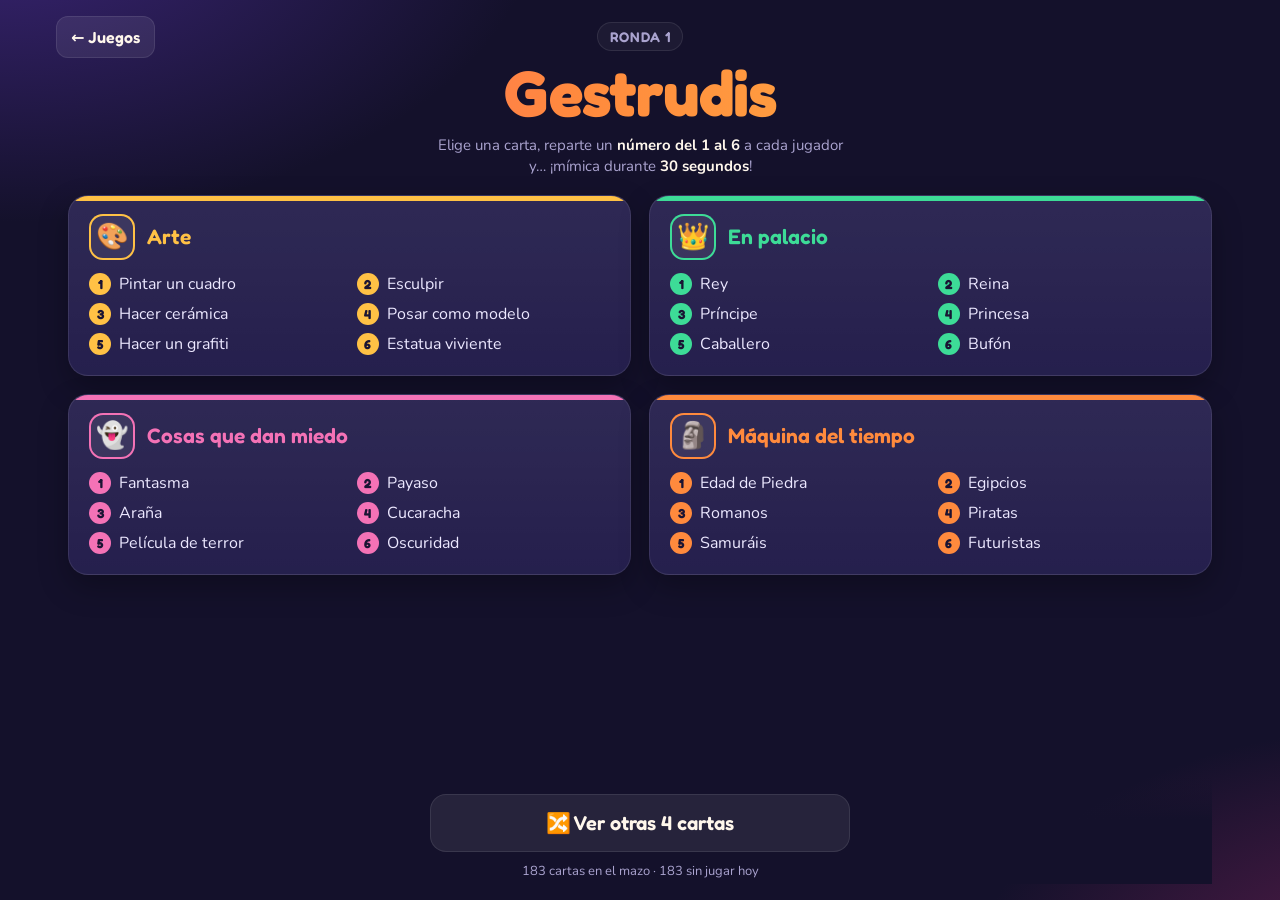
==== juegos/gestrudis.html @ 2faa9793 "Original game" ====
<!DOCTYPE html>
<html lang="es">
<head>
<meta charset="UTF-8">
<meta name="viewport" content="width=device-width, initial-scale=1.0, viewport-fit=cover">
<meta name="theme-color" content="#14112b">
<title>Gestrudis · Mímica con amigos</title>
<link rel="preconnect" href="https://fonts.googleapis.com">
<link rel="preconnect" href="https://fonts.gstatic.com" crossorigin>
<link href="https://fonts.googleapis.com/css2?family=Fredoka:wght@500;600;700&family=Nunito:wght@700;800&display=swap" rel="stylesheet">
<style>
:root{
  --bg:#14112b;
  --panel:#221c4a;
  --line:rgba(255,255,255,.09);
  --text:#fff7ec;
  --muted:#aaa3cf;
  --accent:#ff5d73;
  --ok:#3ddc97;
  --warn:#ffc145;
  --display:'Fredoka','Trebuchet MS',system-ui,sans-serif;
  --body:'Nunito',system-ui,-apple-system,'Segoe UI',Roboto,sans-serif;
}
*{box-sizing:border-box;margin:0;padding:0;-webkit-tap-highlight-color:transparent}
html{height:100%}
body{
  min-height:100dvh;
  color:var(--text);
  font-family:var(--body);
  background:
    radial-gradient(900px 520px at 0% -10%, #3b2577 0%, transparent 60%),
    radial-gradient(800px 480px at 110% 110%, #5b1d4c 0%, transparent 55%),
    var(--bg);
  background-attachment:fixed;
  overscroll-behavior:none;
}

/* ---------- Pantallas ---------- */
.screen{
  display:none;
  flex-direction:column;
  min-height:100dvh;
  width:100%;
  max-width:1200px;
  margin:0 auto;
  padding:max(16px, env(safe-area-inset-top)) 16px max(16px, env(safe-area-inset-bottom));
}
.screen.active{display:flex}

/* ---------- Botones ---------- */
.btn{
  all:unset;
  box-sizing:border-box;
  flex:1;
  display:flex;align-items:center;justify-content:center;gap:8px;
  min-height:58px;
  padding:14px 18px;
  border-radius:16px;
  cursor:pointer;
  text-align:center;
  font-family:var(--display);
  font-weight:600;
  font-size:20px;
  color:var(--text);
  background:rgba(255,255,255,.08);
  border:1px solid var(--line);
  transition:transform .1s ease, filter .15s ease, background .15s ease;
  user-select:none;
}
.btn:hover{filter:brightness(1.12)}
.btn:active{transform:scale(.97)}
.btn:focus-visible{outline:3px solid var(--warn);outline-offset:3px}
.btn.primary{background:var(--ok);color:#0b2a1d;border-color:transparent;box-shadow:0 10px 26px rgba(61,220,151,.28)}
.btn.next{background:var(--accent);color:#fff;border-color:transparent;box-shadow:0 10px 26px rgba(255,93,115,.3)}
.btn.grow{flex:2}
.btn.small{flex:none;min-height:42px;padding:8px 14px;font-size:16px;border-radius:12px}

/* ---------- Selección ---------- */
#screen-select{position:relative}
.home-link{position:absolute;left:16px;top:max(16px, env(safe-area-inset-top))}
.brand{text-align:center;padding:6px 0 18px}
.round-pill{
  display:inline-block;
  font-family:var(--display);font-weight:600;font-size:14px;letter-spacing:.06em;text-transform:uppercase;
  color:var(--muted);
  padding:5px 12px;border-radius:999px;border:1px solid var(--line);background:rgba(255,255,255,.04);
  margin-bottom:10px;
}
.logo{
  font-family:var(--display);
  font-weight:700;
  font-size:clamp(40px, 9vw, 64px);
  line-height:1;
  letter-spacing:-.01em;
  background:linear-gradient(95deg, #ff5d73 0%, #ff8a3d 45%, #ffc145 100%);
  -webkit-background-clip:text;background-clip:text;color:transparent;
}
.tag{margin-top:10px;color:var(--muted);font-size:15px;line-height:1.4}
.tag b{color:var(--text)}

.grid{display:grid;grid-template-columns:1fr;gap:14px}

.pick{
  all:unset;
  box-sizing:border-box;
  display:block;
  position:relative;
  overflow:hidden;
  cursor:pointer;
  padding:16px 16px 18px;
  border-radius:20px;
  background:linear-gradient(180deg, rgba(255,255,255,.06), rgba(255,255,255,.015)), var(--panel);
  border:1px solid var(--line);
  box-shadow:0 12px 30px rgba(0,0,0,.28);
  transition:transform .15s ease, border-color .15s ease, box-shadow .15s ease;
  animation:rise .4s ease both;
}
.pick::before{content:'';position:absolute;left:0;right:0;top:0;height:5px;background:var(--c)}
.pick:hover{transform:translateY(-3px);border-color:var(--c);box-shadow:0 16px 36px rgba(0,0,0,.35)}
.pick:active{transform:scale(.98)}
.pick:focus-visible{outline:3px solid var(--c);outline-offset:3px}

.head{display:flex;align-items:center;gap:12px;margin-bottom:14px}
.emoji{
  flex:none;
  width:46px;height:46px;border-radius:14px;
  display:grid;place-items:center;
  font-size:26px;line-height:1;
  background:rgba(255,255,255,.07);
  box-shadow:inset 0 0 0 2px var(--c);
}
.pick .title{font-family:var(--display);font-weight:600;font-size:21px;line-height:1.15;color:var(--c)}

.pick-list{list-style:none;display:grid;grid-template-columns:1fr 1fr;gap:9px 14px}
.pick-list li{display:flex;align-items:flex-start;gap:8px;font-size:15px;line-height:1.25;color:#ece8ff}
.num{
  flex:none;
  display:grid;place-items:center;
  border-radius:50%;
  font-family:var(--display);font-weight:700;
  background:var(--c);color:#1a1433;
}
.pick-list .num{width:22px;height:22px;font-size:13px;margin-top:-1px}

.select-foot{
  position:sticky;bottom:0;
  margin-top:auto;
  padding:18px 0 4px;
  display:flex;flex-direction:column;align-items:center;gap:10px;
  background:linear-gradient(180deg, transparent, var(--bg) 40%);
}
.select-foot .btn{width:100%;max-width:420px;flex:none}
.deck-info{color:var(--muted);font-size:13px}

/* ---------- Juego ---------- */
.topbar{display:flex;align-items:center;justify-content:space-between;gap:10px;margin-bottom:14px}
.topbar .round{font-family:var(--display);font-weight:600;color:var(--muted);font-size:16px;letter-spacing:.04em}

.play{display:flex;flex-direction:column;gap:16px;flex:1;min-height:0}

.big-card{
  position:relative;overflow:hidden;
  padding:20px 18px 18px;
  border-radius:24px;
  background:linear-gradient(180deg, rgba(255,255,255,.06), rgba(255,255,255,.015)), var(--panel);
  border:1px solid var(--line);
  box-shadow:0 16px 40px rgba(0,0,0,.35);
  animation:rise .35s ease both;
}
.big-card::before{content:'';position:absolute;left:0;right:0;top:0;height:6px;background:var(--c)}
.big-card .head{margin-bottom:14px}
.big-card .emoji{width:54px;height:54px;font-size:32px;border-radius:16px}
.big-card h2{font-family:var(--display);font-weight:600;font-size:clamp(24px, 6vw, 40px);line-height:1.08;color:var(--c)}

.big-list{list-style:none;display:grid;grid-template-columns:1fr;gap:8px}
.big-list li{
  display:flex;align-items:center;gap:12px;
  padding:7px 10px;
  border-radius:14px;
  background:rgba(255,255,255,.045);
  font-weight:800;
  font-size:clamp(18px, 5vw, 26px);
  line-height:1.15;
}
.big-list .num{width:1.6em;height:1.6em;font-size:.82em}

.timer-wrap{flex:1;display:grid;place-items:center;min-height:0;padding:4px 0}
.ring{
  position:relative;
  width:min(58vw, 30dvh, 300px);
  aspect-ratio:1;
  container-type:inline-size;
  cursor:pointer;
  user-select:none;
}
.ring svg{width:100%;height:100%;transform:rotate(-90deg);display:block}
.ring .track{fill:none;stroke:rgba(255,255,255,.08);stroke-width:9}
.ring .prog{fill:none;stroke:var(--ok);stroke-width:9;stroke-linecap:round;transition:stroke .3s ease}
.ring.warn .prog{stroke:var(--warn)}
.ring.danger .prog,.ring.done .prog{stroke:var(--accent)}
.ring-label{position:absolute;inset:0;display:flex;flex-direction:column;align-items:center;justify-content:center}
#timer{font-family:var(--display);font-weight:700;font-size:40cqw;line-height:1;font-variant-numeric:tabular-nums;transition:color .3s ease}
#timer-sub{margin-top:2px;font-size:7.5cqw;color:var(--muted);font-weight:800;letter-spacing:.05em;text-transform:uppercase;min-height:1.2em}
.ring.warn #timer{color:var(--warn)}
.ring.danger #timer{color:var(--accent);animation:pulse 1s ease-in-out infinite}
.ring.done #timer{color:var(--accent);font-size:17cqw;animation:pop .45s ease both}

.controls{display:flex;gap:10px;margin-top:14px}

.flash{animation:flash .9s ease}

/* ---------- Animaciones ---------- */
@keyframes rise{from{opacity:0;transform:translateY(12px)}to{opacity:1;transform:none}}
@keyframes pulse{0%,100%{transform:scale(1)}50%{transform:scale(1.08)}}
@keyframes pop{0%{transform:scale(.6);opacity:0}70%{transform:scale(1.08)}100%{transform:scale(1);opacity:1}}
@keyframes flash{0%,100%{box-shadow:inset 0 0 0 0 rgba(255,93,115,0)}25%{box-shadow:inset 0 0 0 14px rgba(255,93,115,.75)}}

@media (prefers-reduced-motion: reduce){
  *{animation:none !important;transition:none !important}
}

/* ---------- Responsive ---------- */
@media (min-width:700px){
  .screen{padding-left:28px;padding-right:28px}
  .grid{grid-template-columns:1fr 1fr;gap:18px}
  .pick{padding:18px 20px 20px}
  .pick-list li{font-size:16px}
  .big-list{grid-template-columns:1fr 1fr;gap:10px 12px}
  .big-list li{font-size:clamp(20px, 3.4vw, 30px)}
  .controls{max-width:640px;width:100%;margin-left:auto;margin-right:auto}
}

/* Horizontal (tablet/portátil, o móvil tumbado): carta a la izquierda, temporizador a la derecha */
@media (orientation:landscape) and (min-width:640px){
  .play{display:grid;grid-template-columns:minmax(0,1.45fr) minmax(0,1fr);align-items:center;gap:24px}
  .big-list{grid-template-columns:1fr;gap:min(10px, 1.4dvh)}
  .big-list li{font-size:clamp(16px, min(2.5vw, 4.6dvh), 34px);padding:min(8px, 1.2dvh) 12px}
  .big-card h2{font-size:clamp(20px, min(3.2vw, 6dvh), 42px)}
  .big-card .head{margin-bottom:min(14px, 2dvh)}
  .ring{width:min(30vw, 52dvh, 380px)}
}
/* Móviles bajitos en vertical (iPhone SE y similares) */
@media (orientation:portrait) and (max-height:740px){
  .topbar{margin-bottom:10px}
  .btn.small{min-height:38px}
  .big-card{padding:16px 14px 14px}
  .big-card .head{margin-bottom:10px}
  .big-card .emoji{width:44px;height:44px;font-size:26px}
  .big-card h2{font-size:24px}
  .big-list{gap:6px}
  .big-list li{padding:5px 10px;font-size:18px}
  .play{gap:10px}
  .ring{width:min(54vw, 27dvh)}
  .controls{margin-top:10px}
  .btn{min-height:54px}
}
@media (orientation:landscape) and (max-height:500px){
  .screen{padding-top:10px;padding-bottom:10px}
  .topbar{margin-bottom:8px}
  .big-card{padding:12px 14px}
  .big-card .emoji{width:40px;height:40px;font-size:24px}
  .controls{margin-top:8px}
  .btn{min-height:48px;font-size:18px}
}
</style>
</head>
<body>

<!-- PANTALLA 1: ELEGIR CARTA -->
<section id="screen-select" class="screen active" aria-label="Elegir carta">
  <a class="btn small home-link" href="../index.html">← Juegos</a>
  <header class="brand">
    <div class="round-pill" id="round-pill">Ronda 1</div>
    <h1 class="logo">Gestrudis</h1>
    <p class="tag">Elige una carta, reparte un <b>número del 1 al 6</b> a cada jugador<br>y… ¡mímica durante <b>30 segundos</b>!</p>
  </header>

  <div class="grid" id="grid"></div>

  <footer class="select-foot">
    <button class="btn" id="btn-shuffle" type="button">🔀 Ver otras 4 cartas</button>
    <p class="deck-info" id="deck-info"></p>
  </footer>
</section>

<!-- PANTALLA 2: JUGAR -->
<section id="screen-play" class="screen" aria-label="Ronda en juego">
  <div class="topbar">
    <button class="btn small" id="btn-back" type="button">← Cartas</button>
    <div class="round" id="round-label">Ronda 1</div>
    <button class="btn small" id="btn-sound" type="button" aria-label="Sonido">🔊</button>
  </div>

  <main class="play">
    <article class="big-card" id="big-card">
      <div class="head">
        <span class="emoji" id="big-emoji"></span>
        <h2 id="big-title"></h2>
      </div>
      <ol class="big-list" id="big-list"></ol>
    </article>

    <div class="timer-wrap">
      <div class="ring" id="ring" role="timer" aria-live="off" title="Toca para empezar o pausar">
        <svg viewBox="0 0 120 120" aria-hidden="true">
          <circle class="track" cx="60" cy="60" r="54"/>
          <circle class="prog" id="prog" cx="60" cy="60" r="54"/>
        </svg>
        <div class="ring-label">
          <span id="timer">30</span>
          <span id="timer-sub">segundos</span>
        </div>
      </div>
    </div>
  </main>

  <div class="controls" id="controls"></div>
</section>

<script src="../shared/common.js"></script>
<script>
/* =========================================================
   MAZO: [emoji, tema, [6 opciones]]
   ========================================================= */
const RAW = [
  // --- Acciones y gestos ---
  ['✋','Acciones con las manos',['Acariciar','Agarrar','Empujar','Rascar','Pegar','Hacer cosquillas']],
  ['😭','Emociones',['Llorar','Reír a carcajadas','Asustarse','Enfadarse','Sorprenderse','Enamorarse']],
  ['🥶','Sensaciones',['Tener frío','Tener calor','Tener sueño','Tener hambre','Tener prisa','Tener vértigo']],
  ['😤','Personalidades',['Tímido','Pesado','Presumido','Despistado','Gruñón','Cotilla']],
  ['🤥','Mentirijillas',['Mentir','Decir la verdad','Ser pillado','Disimular','Señalar a otro','Poner cara de inocente']],
  ['👀','Cotillas',['Espiar','Escuchar detrás de una puerta','Mirar por una ventana','Seguir a alguien','Esconderse','Usar prismáticos']],
  ['🤕','¡Ay, qué dolor!',['Dolor de cabeza','Dolor de tripa','Torcerse el tobillo','Quemarse el dedo','Dolor de muelas','Golpe en el codo']],
  ['🤧','Resfriado',['Estornudar','Toser','Sonarse','Tener alergia','Beber agua','Tomar un caramelo']],
  ['🔑','Despistes',['Buscar las llaves','Buscar el móvil','Perder un calcetín','Tropezarse','Cerrar con llave','Llegar tarde']],
  ['🥤','Pequeños retos',['Beber de una botella','Abrir un tarro','Partir una nuez','Comer con palillos','Quemarse con café','Tener hipo']],
  ['🙄','Excusas absurdas',['El perro se comió los deberes','No sonó la alarma','Se me fue el santo al cielo','Había mucho tráfico','Pensaba que era mañana','Se me murió el móvil']],

  // --- Día a día ---
  ['🪥','Aseo personal',['Cepillarse los dientes','Ponerse desodorante','Peinarse','Lavarse la cara','Cortarse las uñas','Mirarse en el espejo']],
  ['🚿','En la ducha',['Agua helada','Cantar en la ducha','Quedarse sin agua caliente','Champú en los ojos','Resbalar en la bañera','Secarse con la toalla']],
  ['💄','Arreglarse',['Maquillarse','Afeitarse','Pintarse las uñas','Secarse el pelo','Ponerse lentillas','Echarse perfume']],
  ['👖','Vestirse',['Ponerse unos vaqueros apretados','Atarse los zapatos','Hacerse el nudo de la corbata','Abrocharse los botones','Ponerse unas medias','Quitarse un jersey']],
  ['😴','Hora de dormir',['Dormirse en el sofá','Dar vueltas en la cama','Apagar el despertador','Bostezar','Soñar','Despertarse sobresaltado']],
  ['🌙','De noche',['Contar ovejas','Ver una estrella fugaz','Aullar a la luna','Ser sonámbulo','Ir a por agua a oscuras','Oír ronquidos']],
  ['🧹','Tareas de casa',['Barrer','Planchar','Lavar los platos','Limpiar los cristales','Tender la ropa','Pasar la aspiradora']],
  ['🚽','En el baño',['Ir al baño','Tirar de la cadena','Quedarse sin papel','Lavarse las manos','Mirar el móvil','Cerrar la puerta']],
  ['🚏','Esperando',['Hacer cola','Colarse','Esperar el autobús','Perder el autobús','Correr para llegar','Mirar el reloj']],
  ['🚇','Transporte público',['Metro lleno','Agarrarse a la barra','Ceder el asiento','Picar el billete','Pasarse de parada','Músico ambulante']],
  ['🚦','Tráfico',['Atasco','Semáforo en rojo','Aparcar en paralelo','Multa de aparcamiento','Rotonda','La grúa se lleva el coche']],
  ['🚗','Al volante',['Conducir','Cambiar una rueda','Poner gasolina','Pitar','Limpiar el parabrisas','Tener un choque']],
  ['📦','La mudanza',['Cargar cajas','Montar un mueble de IKEA','Subir un sofá por la escalera','Pintar la pared','Colgar un cuadro','Perder un tornillo']],
  ['🔨','Bricolaje',['Martillar','Taladrar','Serrar','Atornillar','Lijar','Darse en el dedo']],
  ['🌱','En el jardín',['Regar las plantas','Cortar el césped','Plantar semillas','Arrancar malas hierbas','Podar un árbol','Picadura de abeja']],
  ['🐕','Paseando al perro',['Recoger la caca','Tirar la pelota','Tirar de la correa','Ser arrastrado por el perro','Perro que se escapa','Dar una chuche']],
  ['👶','Bebés',['Cambiar un pañal','Dar el biberón','Hacer eructar al bebé','Mecer la cuna','Gatear','Primeros pasos']],
  ['🍼','Niños pequeños',['Rabieta','Pedir upa','Chuparse el dedo','Esconderse detrás de mamá','Hacer pompas de jabón','Montar en el columpio']],
  ['👵','Cosas de abuelos',['Hacer punto','Dar de comer a las palomas','Mirar una obra','Echarse la siesta','Jugar a la petanca','Dar la paga a los nietos']],
  ['🧘','Relax',['Meditar','Recibir un masaje','Darse un baño de espuma','Tumbarse en la hamaca','Ponerse una mascarilla','Escuchar música con cascos']],

  // --- Comida y bebida ---
  ['🍝','Comer con estilo',['Comer espaguetis','Masticar chicle','Tomar sopa','Pelar un plátano','Lamer un helado','Morder una manzana']],
  ['☕','Desayuno',['Mojar galletas en la leche','Hacer café','Tostar pan','Untar mantequilla','Beber zumo','Comerse las migas']],
  ['🍳','En la cocina',['Cocinar pasta','Romper un huevo','Remover una sopa','Cortar cebolla','Probar con una cuchara','Quemar la comida']],
  ['🍖','Barbacoa',['Dar la vuelta a una hamburguesa','Avivar el fuego','Quemar una salchicha','Comer demasiado','Echar salsa','Espantar el humo']],
  ['🍕','Comidas',['Pizza','Hamburguesa','Tortilla de patatas','Paella','Sushi','Tacos']],
  ['🥘','Comida española',['Gazpacho','Jamón','Croquetas','Churros con chocolate','Pulpo a la gallega','Bocadillo de calamares']],
  ['🍜','Comida del mundo',['Ramen','Kebab','Perrito caliente','Fondue','Curry','Cruasán']],
  ['🍉','Frutas',['Plátano','Sandía','Piña','Coco','Limón','Uvas']],
  ['🍭','Dulces',['Helado','Chocolate','Gominolas','Churros','Palomitas','Algodón de azúcar']],
  ['🌶️','Sabores',['Picante','Ácido','Dulce','Amargo','Salado','Muy caliente']],
  ['🍽️','En el restaurante',['Leer la carta','Llamar al camarero','Probar la comida','Pedir la cuenta','Quejarse de la comida','Dejar propina']],

  // --- Fiesta, música y ocio ---
  ['🎂','Cumpleaños',['Abrir un regalo','Envolver un regalo','Soplar velas','Comer tarta','Tirar confeti','Hacer una foto de cumpleaños']],
  ['🪩','Noche de fiesta',['Hacer cola en la discoteca','Bailar reguetón','Hacer karaoke','Tropezarse bailando','Quedarse afónico','Dormirse de madrugada']],
  ['🍻','Fiesta loca',['Estar borracho','Tener resaca','Brindar','Derramar una bebida','Bailar encima de una mesa','Dormirse en una fiesta']],
  ['💃','Bailes',['Bailar salsa','Bailar rock','Hacer breakdance','Bailar ballet','Hacer twerking','Bailar como un robot']],
  ['🕺','Bailes populares',['Sevillanas','Tango','La Macarena','Jota','Conga','Vals']],
  ['🎤','A cantar',['Cantar fatal','Cantar ópera','Rapear','Tararear','Silbar','Quedarse sin voz']],
  ['🤘','Estrella del rock',['Tocar la guitarra imaginaria','Tocar la batería imaginaria','Dirigir una orquesta','Tirarse al público','Hacer una reverencia','Recibir aplausos']],
  ['🎸','Instrumentos',['Guitarra','Batería','Violín','Trompeta','Piano','Flauta']],
  ['🪗','Instrumentos curiosos',['Arpa','Acordeón','Saxofón','Gaita','Castañuelas','Triángulo']],
  ['🎳','Ocio con amigos',['Bolos','Billar','Dardos','Futbolín','Ping-pong','Minigolf']],
  ['🎲','Juegos de mesa',['Monopoly','Risk','Cluedo','Ajedrez','Parchís','Trivial']],
  ['🎰','Casino',['Ruleta','Dados','Blackjack','Crupier','Máquina tragaperras','Ganar el bote']],
  ['🪀','Juegos de patio',['El escondite','Pilla-pilla','Saltar a la comba','Bailar la peonza','La rayuela','Gallinita ciega']],
  ['🧒','Juegos infantiles',['Las estatuas','Balón prisionero','Sillas musicales','Simón dice','Piedra, papel o tijera','Teléfono escacharrado']],
  ['🧩','Aficiones',['Hacer puzles','Hacer crucigramas','Tocar el ukelele','Hacer origami','Observar pájaros','Montar maquetas']],
  ['🎨','Arte',['Pintar un cuadro','Esculpir','Hacer cerámica','Posar como modelo','Hacer un grafiti','Estatua viviente']],
  ['🎪','El circo',['Malabarista','Domador de leones','Trapecista','Equilibrista','Hombre bala','Tragasables']],
  ['🎢','Parque de atracciones',['Montaña rusa','Noria','Coches de choque','Casa del terror','Tiovivo','Caída libre']],
  ['🪄','Magia',['Sacar un conejo de la chistera','Serrar a una persona','Hacer levitar algo','Truco de cartas','Desaparecer','Hipnotizar']],
  ['🎭','Fiesta de disfraces',['Vestirse de payaso','Vestirse de vampiro','Ponerse una máscara','No reconocer a alguien','Quitarse el disfraz','Pintarse la cara']],

  // --- Fechas señaladas ---
  ['🎃','Halloween',['Truco o trato','Tallar una calabaza','Fantasma','Bruja','Casa encantada','Momia']],
  ['🎄','Navidad',['Papá Noel','Abrir regalos','Poner el árbol','Comer turrón','Cantar villancicos','Reyes Magos']],
  ['🥂','Nochevieja',['Comer las uvas','Cuenta atrás','Brindar','Fuegos artificiales','Bailar hasta tarde','Resaca de Año Nuevo']],
  ['💍','Boda',['Vestido de novia','Anillos','Ramo','Banquete','Luna de miel','Primer baile']],
  ['🎉','Fiestas de España',['San Fermín','Las Fallas','La Tomatina','Feria de Abril','Carnaval','Semana Santa']],
  ['🏆','Celebraciones',['Levantar una copa','Subir al podio','Abrir champán','Dar la vuelta de honor','Mantear al entrenador','Morder la medalla']],

  // --- Amor ---
  ['😘','Ligoteo',['Ligar','Dar un beso','Hacer un corazón','Poner cara de seductor','Rechazar a alguien','Ponerse celoso']],

  // --- Tecnología ---
  ['💻','Frente al ordenador',['Escribir en el teclado','Usar el ratón','Enfadarse con la pantalla','Jugar online con cascos','Hacerse una foto','Romper el monitor']],
  ['💬','El móvil',['WhatsApp','Videollamada','Mensaje de voz','Llamada perdida','Grupo familiar','Emoji']],
  ['🤳','Influencers',['Ser influencer','Grabar un vídeo','Hacer un unboxing','Hacer un tutorial','Leer comentarios','Borrar un vídeo']],
  ['🔋','Desastres tecnológicos',['Contraseña olvidada','Wi-Fi sin señal','Batería al 1%','Pantalla rota','Actualización interminable','Ordenador congelado']],
  ['💡','Luces y sombras',['Encender una bombilla','Deslumbrarse','Hacer sombras chinas','Apagar una vela','Usar una linterna','Fuego artificial']],

  // --- Trabajo y estudios ---
  ['🧑‍💻','Teletrabajo',['Trabajar en pijama','Apagar la cámara','Silenciar el micrófono','Hablar sin micrófono','Compartir pantalla','Entrar a una reunión equivocada']],
  ['📝','Exámenes',['Morderse el boli','Copiar','Estudiar la noche anterior','Quedarse en blanco','Levantar la mano','Entregar el examen']],
  ['🎒','Primer día de cole',['Llorar en la puerta','Hacer amigos','Llevar la mochila pesada','Sacar punta al lápiz','Comer en el comedor','Salir al recreo']],
  ['👨‍🚒','Profesiones',['Bombero','Policía','Médico','Cocinero','Fotógrafo','Peluquero']],
  ['🕵️','Profesiones de película',['Abogado','Astronauta','Detective','Piloto','Científico','Espía']],
  ['🔧','Oficios',['Fontanero','Electricista','Mecánico','Carpintero','Albañil','Jardinero']],
  ['🎙️','Gente famosa',['Político','Presentador','Periodista','Actor','Cantante','Modelo']],
  ['🎥','Rodaje de cine',['Director de cine','Doble de acción','Claqueta','Alfombra roja','Recibir un Óscar','Firmar autógrafos']],
  ['🧪','Científico loco',['Mezclar líquidos','Mirar por un microscopio','Provocar una explosión','Ponerse gafas protectoras','Probar una pócima','Crear un monstruo']],
  ['💸','Dinero',['Contar billetes','Sacar del cajero','Encontrar una moneda','Romper la hucha','Ganar la lotería','Arruinarse']],
  ['🛍️','De compras',['Probarse ropa','Regatear','Pagar en efectivo','Devolver algo','Rebajas','Cargar con mil bolsas']],

  // --- Salud ---
  ['🦷','En el dentista',['Abrir la boca','Escupir en el lavabo','Taladro dental','Enjuague bucal','Dolor de muelas','Boca dormida por la anestesia']],
  ['🏥','Revisión médica',['Hacer una radiografía','Ponerse una bata','Pesarse en una báscula','Tomarse la tensión','Usar un termómetro','Recibir una inyección']],
  ['🩼','Lesionados',['Llevar muletas','Llevar una escayola','Usar silla de ruedas','Caerse','Resbalar','Poner hielo']],
  ['🚨','Emergencias',['Apagar un incendio','Rescatar un gato de un árbol','Hacer el boca a boca','Llamar al 112','Sirena de ambulancia','Evacuar un edificio']],

  // --- Aventura y misterio ---
  ['🚔','Policías y ladrones',['Ladrón','Detective','Policía secreto','Testigo','Prisionero','Fugitivo']],
  ['💰','El gran atraco',['Ser un ladrón','Robar un banco','Escapar corriendo','Abrir una caja fuerte','Llevar máscara','Ser detenido']],
  ['🕶️','Agente secreto',['Esquivar láseres','Usar un micrófono oculto','Desactivar una bomba','Perseguir a un villano','Escapar de una explosión','Disfrazarse']],
  ['😱','Qué miedo',['Tener miedo','Ver una película de terror','Oír un ruido','Esconderse','Gritar','Mirar debajo de la cama']],
  ['🧟‍♂️','Apocalipsis zombi',['Huir de zombis','Atrincherarse','Buscar comida','Ser mordido','Convertirse en zombi','Encontrar un refugio']],
  ['🏝️','Náufrago',['Hacer fuego con palos','Pescar con lanza','Escribir SOS en la arena','Abrir un coco','Mensaje en una botella','Ver un barco a lo lejos']],
  ['🏴‍☠️','Piratas',['Caminar por la tabla','Buscar un tesoro','Pata de palo','Loro en el hombro','Abordaje','Catalejo']],
  ['🌵','Lejano Oeste',['Duelo al sol','Lanzar el lazo','Entrar en el saloon','Buscar oro','Asaltar una diligencia','Cartel de se busca']],
  ['🏰','Castillo medieval',['Catapulta','Duelo de espadas','Arquero','Herrero','Banquete con las manos','Puente levadizo']],
  ['👑','En palacio',['Rey','Reina','Príncipe','Princesa','Caballero','Bufón']],
  ['🎩','Disfraces clásicos',['Mago','Payaso','Pirata','Ninja','Vaquero','Samurái']],

  // --- Viajes y lugares ---
  ['🛫','En el aeropuerto',['Pasar el control de seguridad','Hacer cola','Perder el vuelo','Arrastrar una maleta','Buscar la puerta de embarque','Dormir en la sala de espera']],
  ['🧳','De vacaciones',['Hacer la maleta','Llegar al hotel','Perderse','Hacerse fotos','Comprar souvenirs','Olvidarse el pasaporte']],
  ['🗺️','Viaje en coche',['Mirar el GPS','Equivocarse de salida','Parar en una gasolinera','Dormirse de copiloto','Discutir por la ruta','Cantar en el coche']],
  ['🛳️','En un crucero',['Mirar por la borda','Tomar el sol','Marearse','Bailar en cubierta','Ver un espectáculo','Ver ballenas']],
  ['🏖️','En la playa',['Echarse crema','Nadar','Hacer un castillo de arena','Tomar el sol','Jugar a las palas','Surfear']],
  ['🏊','En la piscina',['Tirarse en bomba','Hacer el muerto','Bucear','Tirarse por el tobogán','Entrar en el agua fría','Quedarse sin aire']],
  ['⛺','De acampada',['Montar la tienda','Encender fuego','Pescar','Asar malvaviscos','Ahuyentar mosquitos','Dormir en saco']],
  ['🐟','De pesca',['Lanzar la caña','Poner el cebo','Picar un pez','Pescar una bota','Quedarse dormido esperando','Pez que se escapa']],
  ['🏔️','Montaña',['Subir una cuesta','Bajar esquiando','Escalar','Hacer senderismo','Caerse en la nieve','Llegar a la cima']],
  ['❄️','Invierno',['Muñeco de nieve','Patinar sobre hielo','Tiritar de frío','Lanzar una bola de nieve','Esquiar','Resbalar en el hielo']],
  ['🌴','Selva',['Colgarse de lianas','Serpiente gigante','Mosquitos','Descubrir un templo','Perderse','Cruzar un río']],
  ['🏜️','Desierto',['Tener sed','Caminar sobre arena','Encontrar un oasis','Ver un espejismo','Montar en camello','Tormenta de arena']],
  ['🚀','Espacio',['Flotar','Ser astronauta','Caminar por la Luna','Ver la Tierra','Ser abducido','Despegar en un cohete']],
  ['🔴','En Marte',['Buscar vida','Conducir un rover','Ponerse un casco','Saltar con poca gravedad','Encontrar un alienígena','Plantar una bandera']],
  ['🌍','Países',['España','Estados Unidos','Japón','Italia','Francia','México']],
  ['🏙️','Ciudades del mundo',['París','Nueva York','Roma','Londres','Tokio','Venecia']],
  ['🗽','Monumentos',['Torre Eiffel','Estatua de la Libertad','Torre de Pisa','Pirámides de Egipto','Gran Muralla China','Coliseo']],
  ['⛈️','El tiempo',['Lluvia','Tormenta','Viento fuerte','Granizo','Calor sofocante','Niebla']],
  ['🌋','Desastres naturales',['Terremoto','Tsunami','Volcán','Tornado','Inundación','Avalancha']],
  ['✈️','Transportes',['Avión','Barco','Tren','Helicóptero','Moto','Bicicleta']],
  ['🛹','Vehículos curiosos',['Monociclo','Patines','Zancos','Trineo','Tándem','Kayak']],

  // --- Historia ---
  ['🏛️','Personajes históricos',['Albert Einstein','Cleopatra','Julio César','Leonardo da Vinci','Napoleón','Mozart']],
  ['🎓','Más personajes históricos',['Cristóbal Colón','Gandhi','Isaac Newton','Frida Kahlo','Marie Curie','Charles Chaplin']],
  ['⏳','Épocas',['Prehistoria','Antiguo Egipto','Imperio Romano','Edad Media','Lejano Oeste','El futuro']],
  ['⚔️','Viaje en el tiempo',['Vikingos','Pirámides','Gladiadores','Caballeros','Vaqueros','Astronautas']],
  ['🗿','Máquina del tiempo',['Edad de Piedra','Egipcios','Romanos','Piratas','Samuráis','Futuristas']],
  ['📜','Momentos históricos',['Revolución Francesa','Llegada a la Luna','Descubrimiento de América','Caída del Imperio Romano','Construcción de las pirámides','Invención de Internet']],

  // --- Animales ---
  ['🦁','Animales salvajes',['León','Elefante','Mono','Serpiente','Pingüino','Canguro']],
  ['🐯','Animales de la jungla',['Gorila','Tigre','Cocodrilo','Jirafa','Cebra','Hipopótamo']],
  ['🐙','Animales marinos',['Tiburón','Delfín','Pulpo','Ballena','Medusa','Cangrejo']],
  ['🐄','Granja',['Vaca','Cerdo','Gallina','Oveja','Cabra','Caballo']],
  ['🦅','Aves',['Águila','Búho','Pingüino','Flamenco','Pavo real','Gallo']],
  ['🐶','Mascotas',['Perro','Gato','Loro','Hámster','Pez','Tortuga']],
  ['🐰','Mascotas pequeñas',['Conejo','Canario','Cobaya','Hurón','Iguana','Pez de colores']],
  ['🦥','Animales raros',['Ornitorrinco','Perezoso','Camaleón','Avestruz','Koala','Mofeta']],
  ['🐸','Imitar animales',['Mono','Gallina','Pato','Gusano','Rana','Foca']],
  ['🐝','Bichitos',['Mosca','Mosquito','Araña','Abeja','Hormiga','Mariposa']],
  ['🪳','Bichos asquerosos',['Cucaracha','Rata','Babosa','Gusano','Sanguijuela','Piojo']],
  ['🦖','Dinosaurios',['Tiranosaurio','Triceratops','Velociraptor','Pterodáctilo','Diplodocus','Estegosaurio']],

  // --- Deportes ---
  ['⚽','Deportes',['Fútbol','Baloncesto','Tenis','Natación','Ciclismo','Boxeo']],
  ['🏅','Juegos Olímpicos',['Salto de altura','Gimnasia rítmica','Halterofilia','Tiro con arco','Remo','Carrera de vallas']],
  ['🥌','Deportes raros',['Curling','Esgrima','Sumo','Golf','Equitación','Lanzamiento de jabalina']],
  ['🥅','Momentos de fútbol',['Marcar un gol','Celebrar un gol','Fingir una falta','Sacar tarjeta roja','Tirar un penalti','Hacer la ola']],
  ['🪂','Deportes de aventura',['Paracaidismo','Puenting','Rafting','Parapente','Buceo','Tirolina']],
  ['🏋️','En el gimnasio',['Levantar pesas','Correr en la cinta','Hacer abdominales','Hacer flexiones','Hacer yoga','Mirarse al espejo']],

  // --- Ficción, cine y tele ---
  ['🎮','Videojuegos',['Mario Bros','Minecraft','Pac-Man','Fortnite','Tetris','Pokémon']],
  ['📺','Series',['Los Simpson','Stranger Things','Juego de Tronos','La Casa de Papel','Breaking Bad','Bob Esponja']],
  ['📡','Programas de tele',['MasterChef','Operación Triunfo','Gran Hermano','Pasapalabra','Telediario','Hombre del tiempo']],
  ['🎬','Películas',['Titanic','Jurassic Park','Star Wars','Tiburón','Matrix','Rocky']],
  ['🧸','Pelis de animación',['Toy Story','Shrek','Frozen','Buscando a Nemo','Up','El Rey León']],
  ['🤠','Sagas de aventuras',['Indiana Jones','Piratas del Caribe','Regreso al Futuro','El Señor de los Anillos','Misión Imposible','Los Cazafantasmas']],
  ['🍿','En el cine',['Comer palomitas','Mandar callar','Llorar con la peli','Dormirse','Asustarse','Reírse']],
  ['🦇','Personajes de ficción',['Harry Potter','Batman','Darth Vader','Sherlock Holmes','Drácula','Spiderman']],
  ['🦸','Superhéroes',['Superman','Hulk','Flash','Thor','Capitán América','Iron Man']],
  ['⚡','Superpoderes',['Volar','Invisibilidad','Leer la mente','Superfuerza','Telequinesis','Visión de rayos X']],
  ['🦹','Villanos',['Joker','Voldemort','Cruella de Vil','Capitán Garfio','La Bruja Malvada','Thanos']],
  ['📖','Cuentos clásicos',['Caperucita Roja','Blancanieves','Pinocho','Los Tres Cerditos','Cenicienta','Peter Pan']],
  ['🧚','Más cuentos',['El Gato con Botas','Alicia en el País de las Maravillas','Aladdín','Rapunzel','Hansel y Gretel','La Bella Durmiente']],
  ['🐉','Criaturas fantásticas',['Dragón','Unicornio','Sirena','Zombi','Vampiro','Fantasma']],
  ['🧛','Monstruos clásicos',['Frankenstein','Momia','Hombre lobo','Hombre invisible','Monstruo del lago Ness','King Kong']],
  ['🤖','Ciencia ficción',['Robot','Teletransporte','Viaje en el tiempo','Clon','Cíborg','Rayo láser']],

  // --- Cosas que... ---
  ['📢','Cosas que hacen ruido',['Claxon','Alarma','Aspiradora','Taladro','Secador','Despertador']],
  ['🪁','Cosas que vuelan',['Avión','Cometa','Avión de papel','Mosquito','Superhéroe','Globo aerostático']],
  ['🍯','Cosas pegajosas',['Chicle','Miel','Caramelo','Cinta adhesiva','Pegamento','Mocos']],
  ['💔','Cosas que se rompen',['Vaso','Móvil','Huevos','Globo','Corazón','Espejo']],
  ['🦨','Cosas que huelen mal',['Calcetín sucio','Basura','Pedo','Pescado','Zapatilla','Huevo podrido']],
  ['👻','Cosas que dan miedo',['Fantasma','Payaso','Araña','Cucaracha','Película de terror','Oscuridad']],

  // --- Para reírse ---
  ['😬','Situaciones incómodas',['Saludar a alguien que saludaba a otro','Un abrazo que no termina nunca','Esquivarse en la acera hacia el mismo lado','Que te pillen hablando solo','Despedirse y salir en la misma dirección','Quedarse sin tema de conversación']],
  ['🫣','Momentos vergonzosos',['Papel higiénico pegado al zapato','Ir con la bragueta abierta','Un pedo en silencio','Cantar a gritos con cascos','Que se te rompa el pantalón al agacharte','Pisar una caca']],
  ['🎞️','Escenas de película',['Beso bajo la lluvia','Despedirse desde el tren','Grito en la ducha','Correr hacia tu amor por la playa','Morir de forma muy dramática','Persecución por los tejados']],
  ['🐢','A cámara lenta',['Recibir un balonazo en la cara','Estornudar','Ganar una carrera en la meta','Pelea de almohadas','Tirarse a la piscina','Caer de cara en una tarta']],
  ['🎶','Canciones con baile',['Paquito el chocolatero','Los pajaritos','YMCA','Aserejé','Gangnam Style','Fiebre del sábado noche']],
  ['🎟️','En un concierto',['Hacer pogo','Mechero en alto','Subirse a hombros','No ver nada detrás de uno muy alto','Grabarlo todo con el móvil','Perder a tus amigos']],
  ['🐈','Cosas de gatos',['Tirar cosas de la mesa','Meterse en una caja','Echar una bola de pelo','Asustarse de un pepino','Amasar con las patas','Caer siempre de pie']],
  ['🐕‍🦺','Cosas de perros',['Perseguirse la cola','Sacar la cabeza por la ventanilla','Ladrar al cartero','Rascarse con la pata de atrás','Esconderse para no ir al veterinario','Recibir a su dueño como si llevara años sin verlo']],
  ['🎤','Cantantes con estilo',['Shakira','Raphael','Freddie Mercury','Michael Jackson','Rosalía','Elvis Presley']],
  ['🧑‍🔧','Trabajos raros',['Probador de colchones','Paseador de diez perros','Catador de vinos','Limpiacristales de rascacielos','Domador de pulgas','Empujador del metro de Tokio']],
  ['🐣','Saliendo de...',['Un pollito del huevo','Una mariposa del capullo','Un saco de dormir','Un coche muy pequeño','La piscina sin escalera','Una tarta de cumpleaños']],
  ['🤢','¡Puaj!',['Leche caducada','Café con sal','Zumo después de lavarte los dientes','Encontrar un pelo en la sopa','Comer pienso de perro sin querer','Morder una guindilla']],
  ['🪞','Postureo',['Foto con morritos','Selfie desde arriba','Sujetar la Torre de Pisa','Hacer yoga para Instagram','Foto a la comida antes de comer','Fingir que no sabes que te hacen una foto']],
  ['🦕','Brazos de T-Rex',['Hacerse la cama','Aplaudir','Peinarse','Hacer flexiones','Atarse los zapatos','Dar un abrazo']],
  ['😣','Aguantar lo inaguantable',['Ganas de ir al baño en un atasco','Contener un estornudo','Aguantar la risa en un sitio serio','Un picor donde no llegas','La pierna dormida','Llevar una sopa demasiado llena']],
  ['🚶','Formas de andar',['Descalzo sobre piedras','Por arena ardiendo','Con agujetas','De puntillas a escondidas','Por una pasarela de moda','Con chanclas mojadas']],
];

/* =========================================================
   CONFIGURACIÓN
   ========================================================= */
const DURATION = 30; // segundos por ronda
const PALETTE = ['#ff5d73','#ffc145','#3ddc97','#4cc9f0','#b388ff','#ff8a3d','#f472b6','#a3e635'];

const DECK = RAW.map(([emoji, title, words], i) => ({
  id: i, emoji, title, words, color: PALETTE[i % PALETTE.length]
}));

const $ = (s) => document.querySelector(s);
const screens = { select: $('#screen-select'), play: $('#screen-play') };

let round = 1;
/* Cartas ya jugadas hoy. Solo cuenta como jugada la carta elegida cuando se
   pone en marcha el tiempo; las que salen y no se eligen pueden volver a salir.
   Se recuerda aunque se cierre la app y se vacía cada día a las 5:00. */
const USED_KEY = 'deck:gestrudis';
let usedDay = G.gameDay();
let used = loadUsed();

function loadUsed() {
  const s = G.store.get(USED_KEY, null);
  const ok = s && s.day === usedDay && Array.isArray(s.used);
  return new Set(ok ? s.used.filter((id) => id < DECK.length) : []);
}
function saveUsed() { G.store.set(USED_KEY, { day: usedDay, used: [...used] }); }
function checkDay() {
  if (usedDay !== G.gameDay()) { usedDay = G.gameDay(); used.clear(); saveUsed(); }
}
function markUsed(card) {
  if (!card || used.has(card.id)) return;
  checkDay();
  used.add(card.id);
  saveUsed();
}

let currentFour = [];     // las 4 cartas en la mesa
let current = null;       // carta elegida

/* =========================================================
   UTILIDADES
   ========================================================= */
function shuffle(array) {
  const a = [...array];
  for (let i = a.length - 1; i > 0; i--) {
    const j = Math.floor(Math.random() * (i + 1));
    [a[i], a[j]] = [a[j], a[i]];
  }
  return a;
}

function show(name) {
  Object.entries(screens).forEach(([k, el]) => el.classList.toggle('active', k === name));
  window.scrollTo(0, 0);
}

function fillList(ol, words) {
  ol.innerHTML = '';
  words.forEach((w, i) => {
    const li = document.createElement('li');
    const n = document.createElement('span');
    n.className = 'num';
    n.textContent = i + 1;
    const t = document.createElement('span');
    t.textContent = w;
    li.append(n, t);
    ol.appendChild(li);
  });
}

/* =========================================================
   SELECCIÓN DE CARTAS
   ========================================================= */
function drawFour() {
  checkDay();
  const onTable = new Set(currentFour.map(c => c.id));
  let pool = DECK.filter(c => !used.has(c.id) && !onTable.has(c.id));
  if (pool.length < 4) {            // mazo agotado: se vuelve a barajar
    used.clear();
    saveUsed();
    pool = DECK.filter(c => !onTable.has(c.id));
  }
  currentFour = shuffle(pool).slice(0, 4);
}

function renderSelection() {
  const grid = $('#grid');
  grid.innerHTML = '';
  currentFour.forEach((card, i) => {
    const b = document.createElement('button');
    b.type = 'button';
    b.className = 'pick';
    b.style.setProperty('--c', card.color);
    b.style.animationDelay = (i * 60) + 'ms';

    const head = document.createElement('div');
    head.className = 'head';
    const em = document.createElement('span');
    em.className = 'emoji';
    em.textContent = card.emoji;
    const title = document.createElement('span');
    title.className = 'title';
    title.textContent = card.title;
    head.append(em, title);

    const ol = document.createElement('ol');
    ol.className = 'pick-list';
    fillList(ol, card.words);

    b.append(head, ol);
    b.addEventListener('click', () => selectCard(card));
    grid.appendChild(b);
  });

  $('#round-pill').textContent = `Ronda ${round}`;
  const left = DECK.length - used.size;
  $('#deck-info').textContent = `${DECK.length} cartas en el mazo · ${left} sin jugar hoy`;
}

function goToSelection(newCards) {
  resetTimer(false);
  releaseWakeLock();
  if (newCards || currentFour.length === 0) drawFour();
  renderSelection();
  show('select');
}

function selectCard(card) {
  unlockAudio();
  current = card;
  const big = $('#big-card');
  big.style.setProperty('--c', card.color);
  big.style.animation = 'none'; big.offsetHeight; big.style.animation = '';
  $('#big-emoji').textContent = card.emoji;
  $('#big-title').textContent = card.title;
  fillList($('#big-list'), card.words);
  $('#round-label').textContent = `Ronda ${round}`;
  resetTimer();
  show('play');
  requestWakeLock();
}

function nextRound() {
  markUsed(current);
  current = null;
  round++;
  goToSelection(true);
}

/* =========================================================
   TEMPORIZADOR
   ========================================================= */
const CIRC = 2 * Math.PI * 54;
const prog = $('#prog');
prog.style.strokeDasharray = CIRC;

let tState = 'idle';               // idle | running | paused | done
let remainingMs = DURATION * 1000;
let endAt = 0;
let rafId = null;
let lastSec = DURATION;

function drawTimer() {
  const sec = Math.ceil(remainingMs / 1000);
  const ring = $('#ring');
  prog.style.strokeDashoffset = tState === 'done' ? 0 : CIRC * (1 - remainingMs / (DURATION * 1000));
  const active = tState === 'running' || tState === 'paused';
  ring.classList.toggle('warn', active && sec <= 10 && sec > 5);
  ring.classList.toggle('danger', active && sec <= 5);
  ring.classList.toggle('done', tState === 'done');
  $('#timer').textContent = tState === 'done' ? '¡Tiempo!' : sec;
  $('#timer-sub').textContent =
    tState === 'paused' ? 'en pausa' :
    tState === 'idle'   ? 'segundos' :
    tState === 'done'   ? '' : 'segundos';
}

function tick() {
  remainingMs = Math.max(0, endAt - performance.now());
  const sec = Math.ceil(remainingMs / 1000);
  if (sec !== lastSec) {
    if (sec <= 5 && sec > 0) tone(880, 0.12, 'sine', 0.25);
    lastSec = sec;
  }
  if (remainingMs <= 0) { finishTimer(); return; }
  drawTimer();
  rafId = requestAnimationFrame(tick);
}

function startTimer() {
  if (tState === 'running' || tState === 'done') return;
  unlockAudio();
  if (tState === 'idle') tone(660, 0.12, 'sine', 0.2);
  markUsed(current);
  tState = 'running';
  endAt = performance.now() + remainingMs;
  lastSec = Math.ceil(remainingMs / 1000);
  requestWakeLock();
  renderControls();
  rafId = requestAnimationFrame(tick);
}

function pauseTimer() {
  if (tState !== 'running') return;
  cancelAnimationFrame(rafId);
  remainingMs = Math.max(0, endAt - performance.now());
  tState = 'paused';
  drawTimer();
  renderControls();
}

function resetTimer(render = true) {
  cancelAnimationFrame(rafId);
  tState = 'idle';
  remainingMs = DURATION * 1000;
  lastSec = DURATION;
  drawTimer();
  if (render) renderControls();
}

function finishTimer() {
  cancelAnimationFrame(rafId);
  remainingMs = 0;
  tState = 'done';
  drawTimer();
  renderControls();
  // Alarma final
  tone(523, 0.18, 'square', 0.12, 0);
  tone(523, 0.18, 'square', 0.12, 0.22);
  tone(392, 0.55, 'square', 0.12, 0.44);
  try { navigator.vibrate && navigator.vibrate([250, 120, 250, 120, 400]); } catch (e) {}
  const sc = screens.play;
  sc.classList.remove('flash'); void sc.offsetWidth; sc.classList.add('flash');
}

function renderControls() {
  const c = $('#controls');
  c.innerHTML = '';
  const add = (label, cls, fn) => {
    const b = document.createElement('button');
    b.type = 'button';
    b.className = 'btn ' + cls;
    b.textContent = label;
    b.addEventListener('click', fn);
    c.appendChild(b);
  };
  if (tState === 'idle') {
    add('▶  Empezar', 'primary', startTimer);
  } else if (tState === 'running') {
    add('⏸  Pausa', 'grow', pauseTimer);
    add('↺', '', () => resetTimer());
  } else if (tState === 'paused') {
    add('▶  Seguir', 'primary grow', startTimer);
    add('↺', '', () => resetTimer());
  } else {
    add('↺  Repetir', '', () => resetTimer());
    add('Siguiente ronda  →', 'next grow', nextRound);
  }
  $('#btn-back').style.visibility = tState === 'running' ? 'hidden' : 'visible';
}

// Tocar el círculo también empieza / pausa
$('#ring').addEventListener('click', () => {
  if (tState === 'idle' || tState === 'paused') startTimer();
  else if (tState === 'running') pauseTimer();
});

// Teclado: espacio = empezar/pausa, Enter = siguiente ronda al acabar
document.addEventListener('keydown', (e) => {
  if (!screens.play.classList.contains('active')) return;
  if (e.code === 'Space') {
    e.preventDefault();
    if (tState === 'running') pauseTimer(); else if (tState !== 'done') startTimer();
  } else if (e.code === 'Enter' && tState === 'done') {
    e.preventDefault(); nextRound();
  }
});

/* =========================================================
   SONIDO (sin archivos, generado con Web Audio)
   ========================================================= */
let actx = null;
let soundOn = true;
try { soundOn = localStorage.getItem('gestrudis-sound') !== 'off'; } catch (e) {}

function unlockAudio() {
  try {
    actx = actx || new (window.AudioContext || window.webkitAudioContext)();
    if (actx.state === 'suspended') actx.resume();
  } catch (e) { actx = null; }
}

function tone(freq, dur, type = 'sine', vol = 0.2, when = 0) {
  if (!soundOn || !actx) return;
  const t = actx.currentTime + when;
  const o = actx.createOscillator();
  const g = actx.createGain();
  o.type = type;
  o.frequency.value = freq;
  g.gain.setValueAtTime(0.0001, t);
  g.gain.exponentialRampToValueAtTime(vol, t + 0.01);
  g.gain.exponentialRampToValueAtTime(0.0001, t + dur);
  o.connect(g).connect(actx.destination);
  o.start(t);
  o.stop(t + dur + 0.03);
}

function renderSoundBtn() {
  $('#btn-sound').textContent = soundOn ? '🔊' : '🔇';
}
$('#btn-sound').addEventListener('click', () => {
  soundOn = !soundOn;
  try { localStorage.setItem('gestrudis-sound', soundOn ? 'on' : 'off'); } catch (e) {}
  renderSoundBtn();
  if (soundOn) { unlockAudio(); tone(660, 0.1); }
});

/* =========================================================
   PANTALLA ENCENDIDA durante la partida
   ========================================================= */
let wakeLock = null;
async function requestWakeLock() {
  try {
    if ('wakeLock' in navigator && !wakeLock) {
      wakeLock = await navigator.wakeLock.request('screen');
      wakeLock.addEventListener('release', () => { wakeLock = null; });
    }
  } catch (e) { wakeLock = null; }
}
function releaseWakeLock() {
  try { wakeLock && wakeLock.release(); } catch (e) {}
  wakeLock = null;
}
document.addEventListener('visibilitychange', () => {
  if (document.visibilityState === 'visible' && screens.play.classList.contains('active')) requestWakeLock();
});

/* =========================================================
   BOTONES Y ARRANQUE
   ========================================================= */
$('#btn-shuffle').addEventListener('click', () => goToSelection(true));
$('#btn-back').addEventListener('click', () => goToSelection(false));

renderSoundBtn();
goToSelection(true);
</script>
</body>
</html>
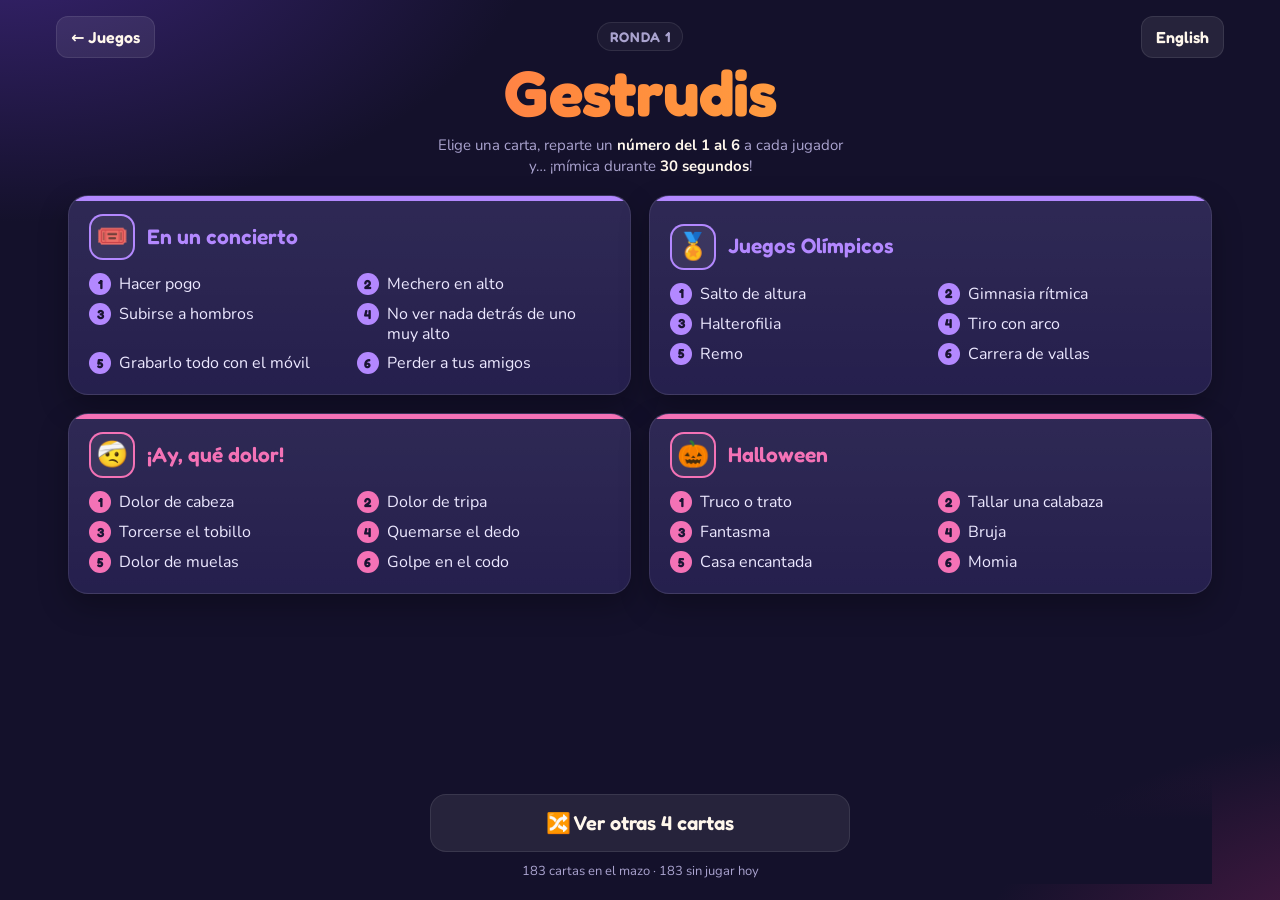
==== commit 3375d2b8: "Gestrudis english update" ====
--- a/juegos/gestrudis.html
+++ b/juegos/gestrudis.html
@@ -78,6 +78,8 @@
 /* ---------- Selección ---------- */
 #screen-select{position:relative}
 .home-link{position:absolute;left:16px;top:max(16px, env(safe-area-inset-top))}
+.lang-toggle{position:absolute;right:16px;top:max(16px, env(safe-area-inset-top))}
+html[lang="en"] .ring.done #timer{font-size:13cqw}
 .brand{text-align:center;padding:6px 0 18px}
 .round-pill{
   display:inline-block;
@@ -267,8 +269,9 @@
 <body>
 
 <!-- PANTALLA 1: ELEGIR CARTA -->
-<section id="screen-select" class="screen active" aria-label="Elegir carta">
-  <a class="btn small home-link" href="../index.html">← Juegos</a>
+<section id="screen-select" class="screen active" data-i18n-aria="selectScreen">
+  <a class="btn small home-link" href="../index.html" data-i18n="home">← Juegos</a>
+  <button class="btn small lang-toggle" id="btn-lang" type="button" data-i18n="otherLang">English</button>
   <header class="brand">
     <div class="round-pill" id="round-pill">Ronda 1</div>
     <h1 class="logo">Gestrudis</h1>
@@ -278,17 +281,17 @@
   <div class="grid" id="grid"></div>
 
   <footer class="select-foot">
-    <button class="btn" id="btn-shuffle" type="button">🔀 Ver otras 4 cartas</button>
+    <button class="btn" id="btn-shuffle" type="button" data-i18n="shuffle">🔀 Ver otras 4 cartas</button>
     <p class="deck-info" id="deck-info"></p>
   </footer>
 </section>
 
 <!-- PANTALLA 2: JUGAR -->
-<section id="screen-play" class="screen" aria-label="Ronda en juego">
+<section id="screen-play" class="screen" data-i18n-aria="playScreen">
   <div class="topbar">
-    <button class="btn small" id="btn-back" type="button">← Cartas</button>
+    <button class="btn small" id="btn-back" type="button" data-i18n="back">← Cartas</button>
     <div class="round" id="round-label">Ronda 1</div>
-    <button class="btn small" id="btn-sound" type="button" aria-label="Sonido">🔊</button>
+    <button class="btn small" id="btn-sound" type="button" data-i18n-aria="sound">🔊</button>
   </div>
 
   <main class="play">
@@ -542,14 +545,263 @@
 ];
 
 /* =========================================================
+   MAZO EN INGLÉS (B1-B2, sin cosas demasiado españolas)
+   ========================================================= */
+const RAW_EN = [
+  // --- Actions and gestures ---
+  ["✋","Hand actions",["Stroking","Grabbing","Pushing","Scratching","Hitting","Tickling"]],
+  ["😭","Emotions",["Crying","Laughing out loud","Getting scared","Getting angry","Being surprised","Falling in love"]],
+  ["🥶","Feelings",["Being cold","Being hot","Being sleepy","Being hungry","Being in a hurry","Being afraid of heights"]],
+  ["😤","Personalities",["Shy","Annoying","Show-off","Absent-minded","Grumpy","Nosy"]],
+  ["🤥","Little lies",["Lying","Telling the truth","Getting caught","Pretending nothing happened","Blaming someone else","Looking innocent"]],
+  ["👀","Nosy neighbours",["Spying","Listening behind a door","Looking through a window","Following someone","Hiding","Using binoculars"]],
+  ["🤕","Ouch!",["Headache","Stomach ache","Twisting your ankle","Burning your finger","Toothache","Hitting your funny bone"]],
+  ["🤧","Having a cold",["Sneezing","Coughing","Blowing your nose","Having an allergy","Drinking water","Taking a cough sweet"]],
+  ["🔑","Absent-minded",["Looking for your keys","Looking for your phone","Losing a sock","Tripping over","Locking the door","Being late"]],
+  ["🥤","Small challenges",["Drinking from a bottle","Opening a jar","Cracking a nut","Eating with chopsticks","Burning yourself with coffee","Having hiccups"]],
+  ["🙄","Silly excuses",["The dog ate my homework","My alarm didn't go off","I totally forgot","There was a lot of traffic","I thought it was tomorrow","My phone died"]],
+
+  // --- Everyday life ---
+  ["🪥","Personal care",["Brushing your teeth","Putting on deodorant","Combing your hair","Washing your face","Cutting your nails","Looking in the mirror"]],
+  ["🚿","In the shower",["Ice-cold water","Singing in the shower","Running out of hot water","Shampoo in your eyes","Slipping in the bath","Drying yourself with a towel"]],
+  ["💄","Getting ready",["Putting on make-up","Shaving","Painting your nails","Drying your hair","Putting in contact lenses","Spraying perfume"]],
+  ["👖","Getting dressed",["Putting on tight jeans","Tying your shoelaces","Tying a tie","Doing up buttons","Putting on tights","Taking off a jumper"]],
+  ["😴","Bedtime",["Falling asleep on the sofa","Tossing and turning","Turning off the alarm","Yawning","Dreaming","Waking up with a fright"]],
+  ["🌙","At night",["Counting sheep","Seeing a shooting star","Howling at the moon","Sleepwalking","Getting water in the dark","Hearing someone snore"]],
+  ["🧹","Housework",["Sweeping","Ironing","Washing the dishes","Cleaning the windows","Hanging out the washing","Vacuuming"]],
+  ["🚽","In the bathroom",["Going to the toilet","Flushing the toilet","Running out of toilet paper","Washing your hands","Looking at your phone","Locking the door"]],
+  ["🚏","Waiting",["Queuing","Jumping the queue","Waiting for the bus","Missing the bus","Running to catch it","Checking your watch"]],
+  ["🚇","Public transport",["Packed underground train","Holding on to the bar","Giving up your seat","Validating your ticket","Missing your stop","Busker"]],
+  ["🚦","Traffic",["Traffic jam","Red light","Parallel parking","Parking ticket","Roundabout","Car being towed away"]],
+  ["🚗","Behind the wheel",["Driving","Changing a tyre","Filling up with petrol","Honking the horn","Cleaning the windscreen","Having a crash"]],
+  ["📦","Moving house",["Carrying boxes","Building IKEA furniture","Carrying a sofa up the stairs","Painting a wall","Hanging a picture","Losing a screw"]],
+  ["🔨","DIY",["Hammering","Drilling","Sawing","Screwing","Sanding","Hitting your finger"]],
+  ["🌱","In the garden",["Watering the plants","Mowing the lawn","Planting seeds","Pulling up weeds","Pruning a tree","Bee sting"]],
+  ["🐕","Walking the dog",["Picking up the poo","Throwing the ball","Pulling on the lead","Being dragged by the dog","Dog running away","Giving a treat"]],
+  ["👶","Babies",["Changing a nappy","Giving a bottle","Burping the baby","Rocking the cradle","Crawling","First steps"]],
+  ["🍼","Toddlers",["Tantrum","Asking to be picked up","Sucking your thumb","Hiding behind mum","Blowing bubbles","Going on the swings"]],
+  ["👵","Grandparents",["Knitting","Feeding the pigeons","Reading the newspaper","Having a nap","Playing bingo","Giving pocket money to the grandkids"]],
+  ["🧘","Relaxing",["Meditating","Getting a massage","Having a bubble bath","Lying in a hammock","Putting on a face mask","Listening to music with headphones"]],
+
+  // --- Food and drink ---
+  ["🍝","Eating with style",["Eating spaghetti","Chewing gum","Having soup","Peeling a banana","Licking an ice cream","Biting an apple"]],
+  ["☕","Breakfast",["Dunking biscuits in milk","Making coffee","Making toast","Spreading butter","Drinking juice","Eating the crumbs"]],
+  ["🍳","In the kitchen",["Cooking pasta","Cracking an egg","Stirring soup","Chopping onions","Tasting with a spoon","Burning the food"]],
+  ["🍖","Barbecue",["Flipping a burger","Fanning the fire","Burning a sausage","Eating too much","Adding sauce","Waving away the smoke"]],
+  ["🍕","Food",["Pizza","Burger","Pancakes","Paella","Sushi","Tacos"]],
+  ["🍟","Fast food",["French fries","Chicken nuggets","Milkshake","Doughnut","Nachos","Fried chicken"]],
+  ["🍜","Food from around the world",["Ramen","Kebab","Hot dog","Fondue","Curry","Croissant"]],
+  ["🍉","Fruit",["Banana","Watermelon","Pineapple","Coconut","Lemon","Grapes"]],
+  ["🍭","Sweets",["Ice cream","Chocolate","Gummy bears","Lollipop","Popcorn","Candy floss"]],
+  ["🌶️","Flavours",["Spicy","Sour","Sweet","Bitter","Salty","Very hot"]],
+  ["🍽️","At the restaurant",["Reading the menu","Calling the waiter","Tasting the food","Asking for the bill","Complaining about the food","Leaving a tip"]],
+
+  // --- Parties, music and free time ---
+  ["🎂","Birthday",["Opening a present","Wrapping a present","Blowing out candles","Eating cake","Throwing confetti","Taking a birthday photo"]],
+  ["🪩","Night out",["Queuing for the club","Dancing to reggaeton","Doing karaoke","Tripping while dancing","Losing your voice","Falling asleep at dawn"]],
+  ["🍻","Wild party",["Being drunk","Having a hangover","Making a toast","Spilling a drink","Dancing on a table","Falling asleep at a party"]],
+  ["💃","Dancing",["Dancing salsa","Dancing rock and roll","Breakdancing","Dancing ballet","Twerking","Dancing like a robot"]],
+  ["🕺","Famous dances",["Flamenco","Tango","Macarena","Conga","Waltz","Can-can"]],
+  ["🎤","Let's sing",["Singing terribly","Singing opera","Rapping","Humming","Whistling","Losing your voice"]],
+  ["🤘","Rock star",["Playing air guitar","Playing air drums","Conducting an orchestra","Stage diving","Taking a bow","Getting a round of applause"]],
+  ["🎸","Instruments",["Guitar","Drums","Violin","Trumpet","Piano","Flute"]],
+  ["🪗","Unusual instruments",["Harp","Accordion","Saxophone","Bagpipes","Castanets","Triangle"]],
+  ["🎳","Fun with friends",["Bowling","Pool","Darts","Table football","Ping-pong","Mini golf"]],
+  ["🎲","Board games",["Monopoly","Risk","Cluedo","Chess","Ludo","Trivial Pursuit"]],
+  ["🎰","Casino",["Roulette","Dice","Blackjack","Croupier","Slot machine","Winning the jackpot"]],
+  ["🪀","Playground games",["Hide and seek","Tag","Skipping rope","Spinning top","Hopscotch","Blind man's buff"]],
+  ["🧒","Kids' games",["Musical statues","Dodgeball","Musical chairs","Simon says","Rock, paper, scissors","Broken telephone"]],
+  ["🧩","Hobbies",["Doing jigsaw puzzles","Doing crosswords","Playing the ukulele","Making origami","Birdwatching","Building models"]],
+  ["🎨","Art",["Painting a picture","Sculpting","Making pottery","Posing as a model","Spraying graffiti","Living statue"]],
+  ["🎪","The circus",["Juggler","Lion tamer","Trapeze artist","Tightrope walker","Human cannonball","Sword swallower"]],
+  ["🎢","Theme park",["Roller coaster","Big wheel","Bumper cars","Haunted house","Merry-go-round","Drop tower"]],
+  ["🪄","Magic",["Pulling a rabbit out of a hat","Sawing someone in half","Making something float","Card trick","Disappearing","Hypnotising"]],
+  ["🎭","Fancy dress party",["Dressing up as a clown","Dressing up as a vampire","Putting on a mask","Not recognising someone","Taking off your costume","Face painting"]],
+
+  // --- Special days ---
+  ["🎃","Halloween",["Trick or treat","Carving a pumpkin","Ghost","Witch","Haunted house","Mummy"]],
+  ["🎄","Christmas",["Santa Claus","Opening presents","Decorating the tree","Eating Christmas cookies","Singing carols","Santa's reindeer"]],
+  ["🥂","New Year's Eve",["New Year's kiss","Countdown","Making a toast","Fireworks","Dancing until late","New Year's hangover"]],
+  ["💍","Wedding",["Wedding dress","Rings","Throwing the bouquet","Wedding banquet","Honeymoon","First dance"]],
+  ["🎉","Festivals around the world",["Carnival in Rio","Oktoberfest","Holi","Chinese New Year","La Tomatina","Day of the Dead"]],
+  ["🏆","Celebrations",["Lifting a trophy","Standing on the podium","Spraying champagne","Lap of honour","Throwing the coach in the air","Biting the medal"]],
+
+  // --- Love ---
+  ["😘","Flirting",["Chatting someone up","Giving a kiss","Making a heart with your hands","Giving someone a seductive look","Turning someone down","Getting jealous"]],
+
+  // --- Technology ---
+  ["💻","At the computer",["Typing on the keyboard","Using the mouse","Getting angry with the screen","Gaming online with headphones","Taking a selfie","Smashing the monitor"]],
+  ["💬","Your phone",["WhatsApp","Video call","Voice message","Missed call","Family group chat","Emoji"]],
+  ["🤳","Influencers",["Being an influencer","Filming a video","Doing an unboxing","Making a tutorial","Reading the comments","Deleting a video"]],
+  ["🔋","Tech disasters",["Forgotten password","No Wi-Fi","Battery at 1%","Cracked screen","Endless update","Frozen computer"]],
+  ["💡","Light and shadow",["Switching on a light bulb","Being dazzled","Making shadow puppets","Blowing out a candle","Using a torch","Fireworks"]],
+
+  // --- Work and studies ---
+  ["🧑‍💻","Working from home",["Working in your pyjamas","Turning off the camera","Muting the microphone","Talking while on mute","Sharing your screen","Joining the wrong meeting"]],
+  ["📝","Exams",["Chewing your pen","Cheating","Studying the night before","Going blank","Putting your hand up","Handing in the exam"]],
+  ["🎒","First day of school",["Crying at the gate","Making friends","Carrying a heavy backpack","Sharpening a pencil","Eating in the canteen","Going out for break"]],
+  ["👨‍🚒","Jobs",["Firefighter","Police officer","Doctor","Chef","Photographer","Hairdresser"]],
+  ["🕵️","Movie jobs",["Lawyer","Astronaut","Detective","Pilot","Scientist","Spy"]],
+  ["🔧","Trades",["Plumber","Electrician","Mechanic","Carpenter","Builder","Gardener"]],
+  ["🎙️","Famous people",["Politician","TV presenter","Journalist","Actor","Singer","Model"]],
+  ["🎥","Film set",["Film director","Stunt double","Clapperboard","Red carpet","Winning an Oscar","Signing autographs"]],
+  ["🧪","Mad scientist",["Mixing liquids","Looking through a microscope","Causing an explosion","Putting on safety goggles","Trying a potion","Creating a monster"]],
+  ["💸","Money",["Counting banknotes","Taking money out of a cash machine","Finding a coin","Breaking your piggy bank","Winning the lottery","Going broke"]],
+  ["🛍️","Shopping",["Trying on clothes","Haggling","Paying in cash","Returning something","The sales","Carrying lots of bags"]],
+
+  // --- Health ---
+  ["🦷","At the dentist",["Opening your mouth","Spitting in the sink","Dentist's drill","Mouthwash","Toothache","Numb mouth after the anaesthetic"]],
+  ["🏥","Check-up",["Having an X-ray","Putting on a hospital gown","Weighing yourself","Having your blood pressure taken","Using a thermometer","Getting an injection"]],
+  ["🩼","Injured",["Walking on crutches","Wearing a cast","Using a wheelchair","Falling over","Slipping","Putting ice on it"]],
+  ["🚨","Emergencies",["Putting out a fire","Rescuing a cat from a tree","Giving CPR","Calling emergency services","Ambulance siren","Evacuating a building"]],
+
+  // --- Adventure and mystery ---
+  ["🚔","Cops and robbers",["Thief","Detective","Undercover cop","Witness","Prisoner","Fugitive"]],
+  ["💰","The great heist",["Being a burglar","Robbing a bank","Running away","Cracking a safe","Wearing a mask","Getting arrested"]],
+  ["🕶️","Secret agent",["Dodging lasers","Using a hidden microphone","Defusing a bomb","Chasing a villain","Escaping from an explosion","Wearing a disguise"]],
+  ["😱","So scary",["Being scared","Watching a horror film","Hearing a noise","Hiding","Screaming","Looking under the bed"]],
+  ["🧟‍♂️","Zombie apocalypse",["Running from zombies","Barricading yourself in","Looking for food","Getting bitten","Turning into a zombie","Finding a shelter"]],
+  ["🏝️","Castaway",["Making fire with sticks","Fishing with a spear","Writing SOS in the sand","Opening a coconut","Message in a bottle","Seeing a ship in the distance"]],
+  ["🏴‍☠️","Pirates",["Walking the plank","Looking for treasure","Wooden leg","Parrot on your shoulder","Boarding a ship","Telescope"]],
+  ["🌵","Wild West",["Duel at noon","Throwing a lasso","Walking into the saloon","Panning for gold","Robbing a stagecoach","Wanted poster"]],
+  ["🏰","Medieval castle",["Catapult","Sword fight","Archer","Blacksmith","Eating a feast with your hands","Drawbridge"]],
+  ["👑","At the palace",["King","Queen","Prince","Princess","Knight","Jester"]],
+  ["🎩","Classic costumes",["Magician","Clown","Pirate","Ninja","Cowboy","Samurai"]],
+
+  // --- Travel and places ---
+  ["🛫","At the airport",["Going through security","Queuing","Missing your flight","Dragging a suitcase","Looking for the gate","Sleeping in the waiting area"]],
+  ["🧳","On holiday",["Packing your suitcase","Arriving at the hotel","Getting lost","Taking photos","Buying souvenirs","Forgetting your passport"]],
+  ["🗺️","Road trip",["Checking the GPS","Taking the wrong exit","Stopping at a petrol station","Falling asleep in the passenger seat","Arguing about the route","Singing in the car"]],
+  ["🛳️","On a cruise",["Looking over the side","Sunbathing","Getting seasick","Dancing on deck","Watching a show","Whale watching"]],
+  ["🏖️","At the beach",["Putting on sun cream","Swimming","Building a sandcastle","Sunbathing","Playing frisbee","Surfing"]],
+  ["🏊","At the pool",["Doing a cannonball","Floating on your back","Diving underwater","Going down the slide","Getting into cold water","Running out of breath"]],
+  ["⛺","Camping",["Putting up the tent","Lighting a fire","Fishing","Toasting marshmallows","Swatting mosquitoes","Sleeping in a sleeping bag"]],
+  ["🐟","Fishing",["Casting the rod","Putting on the bait","Getting a bite","Catching a boot","Falling asleep waiting","The fish that got away"]],
+  ["🏔️","Mountains",["Walking uphill","Skiing down","Climbing","Hiking","Falling in the snow","Reaching the top"]],
+  ["❄️","Winter",["Snowman","Ice skating","Shivering","Throwing a snowball","Skiing","Slipping on ice"]],
+  ["🌴","Jungle",["Swinging on vines","Giant snake","Mosquitoes","Discovering a temple","Getting lost","Crossing a river"]],
+  ["🏜️","Desert",["Being thirsty","Walking on sand","Finding an oasis","Seeing a mirage","Riding a camel","Sandstorm"]],
+  ["🚀","Space",["Floating","Being an astronaut","Walking on the Moon","Looking at the Earth","Being abducted","Taking off in a rocket"]],
+  ["🔴","On Mars",["Looking for life","Driving a rover","Putting on a helmet","Jumping in low gravity","Meeting an alien","Planting a flag"]],
+  ["🌍","Countries",["Spain","United States","Japan","Italy","France","Mexico"]],
+  ["🏙️","World cities",["Paris","New York","Rome","London","Tokyo","Venice"]],
+  ["🗽","Monuments",["Eiffel Tower","Statue of Liberty","Leaning Tower of Pisa","Pyramids of Egypt","Great Wall of China","Colosseum"]],
+  ["⛈️","Weather",["Rain","Storm","Strong wind","Hail","Heatwave","Fog"]],
+  ["🌋","Natural disasters",["Earthquake","Tsunami","Volcano","Tornado","Flood","Avalanche"]],
+  ["✈️","Transport",["Plane","Boat","Train","Helicopter","Motorbike","Bicycle"]],
+  ["🛹","Unusual vehicles",["Unicycle","Roller skates","Stilts","Sledge","Tandem bike","Kayak"]],
+
+  // --- History ---
+  ["🏛️","Historical figures",["Albert Einstein","Cleopatra","Julius Caesar","Leonardo da Vinci","Napoleon","Mozart"]],
+  ["🎓","More historical figures",["Christopher Columbus","Gandhi","Isaac Newton","Frida Kahlo","Marie Curie","Charlie Chaplin"]],
+  ["⏳","Eras",["Prehistory","Ancient Egypt","Roman Empire","Middle Ages","Wild West","The future"]],
+  ["⚔️","Time travel",["Vikings","Pyramids","Gladiators","Knights","Cowboys","Astronauts"]],
+  ["🗿","Time machine",["Stone Age","Egyptians","Romans","Pirates","Samurai warriors","People from the future"]],
+  ["📜","Historic moments",["French Revolution","Moon landing","Discovery of America","Fall of the Roman Empire","Building the pyramids","Invention of the internet"]],
+
+  // --- Animals ---
+  ["🦁","Wild animals",["Lion","Elephant","Monkey","Snake","Penguin","Kangaroo"]],
+  ["🐯","Jungle animals",["Gorilla","Tiger","Crocodile","Giraffe","Zebra","Hippo"]],
+  ["🐙","Sea creatures",["Shark","Dolphin","Octopus","Whale","Jellyfish","Crab"]],
+  ["🐄","Farm",["Cow","Pig","Hen","Sheep","Goat","Horse"]],
+  ["🦅","Birds",["Eagle","Owl","Penguin","Flamingo","Peacock","Rooster"]],
+  ["🐶","Pets",["Dog","Cat","Parrot","Hamster","Fish","Tortoise"]],
+  ["🐰","Small pets",["Rabbit","Canary","Guinea pig","Ferret","Iguana","Goldfish"]],
+  ["🦥","Strange animals",["Platypus","Sloth","Chameleon","Ostrich","Koala","Skunk"]],
+  ["🐸","Animal impressions",["Monkey","Chicken","Duck","Worm","Frog","Seal"]],
+  ["🐝","Bugs",["Fly","Mosquito","Spider","Bee","Ant","Butterfly"]],
+  ["🪳","Gross creatures",["Cockroach","Rat","Slug","Maggot","Leech","Head louse"]],
+  ["🦖","Dinosaurs",["Tyrannosaurus","Triceratops","Velociraptor","Pterodactyl","Diplodocus","Stegosaurus"]],
+
+  // --- Sports ---
+  ["⚽","Sports",["Football","Basketball","Tennis","Swimming","Cycling","Boxing"]],
+  ["🏅","Olympic Games",["High jump","Rhythmic gymnastics","Weightlifting","Archery","Rowing","Hurdles"]],
+  ["🥌","Unusual sports",["Curling","Fencing","Sumo","Golf","Horse riding","Javelin"]],
+  ["🥅","Football moments",["Scoring a goal","Celebrating a goal","Diving for a foul","Showing a red card","Taking a penalty","Doing the Mexican wave"]],
+  ["🪂","Adventure sports",["Skydiving","Bungee jumping","Rafting","Paragliding","Scuba diving","Zip line"]],
+  ["🏋️","At the gym",["Lifting weights","Running on the treadmill","Doing sit-ups","Doing push-ups","Doing yoga","Looking in the mirror"]],
+
+  // --- Films, TV and fiction ---
+  ["🎮","Video games",["Super Mario","Minecraft","Pac-Man","Fortnite","Tetris","Pokémon"]],
+  ["📺","TV series",["The Simpsons","Stranger Things","Game of Thrones","Money Heist","Breaking Bad","SpongeBob"]],
+  ["📡","TV shows",["MasterChef","The Voice","Big Brother","Who Wants to Be a Millionaire?","The news","Weather forecast"]],
+  ["🎬","Films",["Titanic","Jurassic Park","Star Wars","Jaws","The Matrix","Rocky"]],
+  ["🧸","Animated films",["Toy Story","Shrek","Frozen","Finding Nemo","Up","The Lion King"]],
+  ["🤠","Adventure sagas",["Indiana Jones","Pirates of the Caribbean","Back to the Future","The Lord of the Rings","Mission: Impossible","Ghostbusters"]],
+  ["🍿","At the cinema",["Eating popcorn","Telling someone to be quiet","Crying at the film","Falling asleep","Getting scared","Laughing"]],
+  ["🦇","Fictional characters",["Harry Potter","Batman","Darth Vader","Sherlock Holmes","Dracula","Spider-Man"]],
+  ["🦸","Superheroes",["Superman","Hulk","The Flash","Thor","Captain America","Iron Man"]],
+  ["⚡","Superpowers",["Flying","Invisibility","Reading minds","Super strength","Telekinesis","X-ray vision"]],
+  ["🦹","Villains",["The Joker","Voldemort","Cruella de Vil","Captain Hook","The Wicked Witch","Thanos"]],
+  ["📖","Fairy tales",["Little Red Riding Hood","Snow White","Pinocchio","The Three Little Pigs","Cinderella","Peter Pan"]],
+  ["🧚","More fairy tales",["Puss in Boots","Alice in Wonderland","Aladdin","Rapunzel","Hansel and Gretel","Sleeping Beauty"]],
+  ["🐉","Fantasy creatures",["Dragon","Unicorn","Mermaid","Zombie","Vampire","Ghost"]],
+  ["🧛","Classic monsters",["Frankenstein","Mummy","Werewolf","Invisible Man","Loch Ness Monster","King Kong"]],
+  ["🤖","Science fiction",["Robot","Teleporting","Time travel","Clone","Cyborg","Laser beam"]],
+
+  // --- Things that... ---
+  ["📢","Noisy things",["Car horn","Alarm","Vacuum cleaner","Drill","Hairdryer","Alarm clock"]],
+  ["🪁","Things that fly",["Plane","Kite","Paper plane","Mosquito","Superhero","Hot-air balloon"]],
+  ["🍯","Sticky things",["Chewing gum","Honey","Toffee","Sticky tape","Glue","Snot"]],
+  ["💔","Things that break",["Glass","Phone","Eggs","Balloon","Heart","Mirror"]],
+  ["🦨","Smelly things",["Dirty sock","Rubbish","Fart","Fish","Old trainer","Rotten egg"]],
+  ["👻","Scary things",["Ghost","Clown","Spider","Cockroach","Horror film","The dark"]],
+
+  // --- Just for laughs ---
+  ["😬","Awkward moments",["Waving back at someone who was waving at someone else","A hug that never ends","Dodging someone on the pavement in the same direction","Getting caught talking to yourself","Saying goodbye and walking the same way","Running out of things to say"]],
+  ["🫣","Embarrassing moments",["Toilet paper stuck to your shoe","Your flies are undone","A silent fart","Singing loudly with headphones on","Splitting your trousers when you bend down","Stepping in dog poo"]],
+  ["🎞️","Movie scenes",["Kiss in the rain","Saying goodbye from a train","Screaming in the shower","Running to your love on the beach","A very dramatic death","Chase across the rooftops"]],
+  ["🐢","In slow motion",["Getting hit in the face by a ball","Sneezing","Winning a race at the finish line","Pillow fight","Jumping into the pool","Falling face first into a cake"]],
+  ["🎶","Songs with a dance",["Thriller","Chicken Dance","YMCA","The Ketchup Song","Gangnam Style","Saturday Night Fever"]],
+  ["🎟️","At a concert",["Moshing","Lighter in the air","Sitting on someone's shoulders","Stuck behind a very tall person","Filming everything on your phone","Losing your friends"]],
+  ["🐈","Cat things",["Knocking things off the table","Getting into a box","Coughing up a hairball","Getting scared by a cucumber","Kneading with its paws","Always landing on its feet"]],
+  ["🐕‍🦺","Dog things",["Chasing its tail","Sticking its head out of the car window","Barking at the postman","Scratching with its back leg","Hiding to avoid the vet","Greeting its owner as if it's been years"]],
+  ["🎤","Singers with style",["Shakira","Lady Gaga","Freddie Mercury","Michael Jackson","Beyoncé","Elvis Presley"]],
+  ["🧑‍🔧","Weird jobs",["Mattress tester","Walking ten dogs at once","Wine taster","Skyscraper window cleaner","Flea trainer","Tokyo subway pusher"]],
+  ["🐣","Getting out of...",["A chick hatching from an egg","A butterfly leaving its cocoon","A sleeping bag","A very small car","The pool without a ladder","A birthday cake"]],
+  ["🤢","Yuck!",["Sour milk","Coffee with salt","Orange juice after brushing your teeth","Finding a hair in your soup","Eating dog food by mistake","Biting a chilli pepper"]],
+  ["🪞","Showing off online",["Duck-face photo","Selfie from above","Holding up the Tower of Pisa","Doing yoga for Instagram","Photographing your food before eating","Pretending you don't know you're being photographed"]],
+  ["🦕","T-Rex arms",["Making the bed","Clapping","Combing your hair","Doing push-ups","Tying your shoelaces","Giving a hug"]],
+  ["😣","Holding it in",["Needing the toilet in a traffic jam","Holding in a sneeze","Trying not to laugh somewhere serious","An itch you can't reach","Pins and needles in your leg","Carrying a bowl of soup that's too full"]],
+  ["🚶","Ways of walking",["Barefoot on stones","On burning hot sand","With aching muscles","Tiptoeing in secret","On a catwalk","In wet flip-flops"]]
+];
+
+/* =========================================================
    CONFIGURACIÓN
    ========================================================= */
 const DURATION = 30; // segundos por ronda
 const PALETTE = ['#ff5d73','#ffc145','#3ddc97','#4cc9f0','#b388ff','#ff8a3d','#f472b6','#a3e635'];
 
-const DECK = RAW.map(([emoji, title, words], i) => ({
+// Mazo del idioma elegido (español o inglés). Cada idioma guarda sus cartas jugadas.
+const buildDeck = () => (G.lang === 'en' ? RAW_EN : RAW).map(([emoji, title, words], i) => ({
   id: i, emoji, title, words, color: PALETTE[i % PALETTE.length]
 }));
+let DECK = buildDeck();
+
+/* =========================================================
+   TEXTOS (español / inglés)
+   ========================================================= */
+G.T.es = {
+  home: '← Juegos', round: 'Ronda {n}', shuffle: '🔀 Ver otras 4 cartas',
+  tag: 'Elige una carta, reparte un <b>número del 1 al 6</b> a cada jugador<br>y… ¡mímica durante <b>30 segundos</b>!',
+  deckInfo: '{total} cartas en el mazo · {left} sin jugar hoy', back: '← Cartas',
+  start: '▶  Empezar', pause: '⏸  Pausa', resume: '▶  Seguir', again: '↺  Repetir', next: 'Siguiente ronda  →',
+  seconds: 'segundos', paused: 'en pausa', timeUp: '¡Tiempo!', ringTitle: 'Toca para empezar o pausar',
+  sound: 'Sonido', otherLang: 'English', selectScreen: 'Elegir carta', playScreen: 'Ronda en juego',
+};
+G.T.en = {
+  home: '← Games', round: 'Round {n}', shuffle: '🔀 Show 4 other cards',
+  tag: 'Pick a card, give each player a <b>number from 1 to 6</b><br>and… act it out for <b>30 seconds</b>!',
+  deckInfo: '{total} cards in the deck · {left} not played today', back: '← Cards',
+  start: '▶  Start', pause: '⏸  Pause', resume: '▶  Resume', again: '↺  Again', next: 'Next round  →',
+  seconds: 'seconds', paused: 'paused', timeUp: "Time's up!", ringTitle: 'Tap to start or pause',
+  sound: 'Sound', otherLang: 'Español', selectScreen: 'Choose a card', playScreen: 'Round in progress',
+};
+function applyTexts() {
+  G.translate();
+  document.querySelector('.tag').innerHTML = G.t('tag');
+  $('#ring').title = G.t('ringTitle');
+}
 
 const $ = (s) => document.querySelector(s);
 const screens = { select: $('#screen-select'), play: $('#screen-play') };
@@ -558,16 +810,16 @@
 /* Cartas ya jugadas hoy. Solo cuenta como jugada la carta elegida cuando se
    pone en marcha el tiempo; las que salen y no se eligen pueden volver a salir.
    Se recuerda aunque se cierre la app y se vacía cada día a las 5:00. */
-const USED_KEY = 'deck:gestrudis';
+const usedKey = () => (G.lang === 'en' ? 'deck:gestrudis-en' : 'deck:gestrudis');
 let usedDay = G.gameDay();
 let used = loadUsed();
 
 function loadUsed() {
-  const s = G.store.get(USED_KEY, null);
+  const s = G.store.get(usedKey(), null);
   const ok = s && s.day === usedDay && Array.isArray(s.used);
   return new Set(ok ? s.used.filter((id) => id < DECK.length) : []);
 }
-function saveUsed() { G.store.set(USED_KEY, { day: usedDay, used: [...used] }); }
+function saveUsed() { G.store.set(usedKey(), { day: usedDay, used: [...used] }); }
 function checkDay() {
   if (usedDay !== G.gameDay()) { usedDay = G.gameDay(); used.clear(); saveUsed(); }
 }
@@ -656,9 +908,9 @@
     grid.appendChild(b);
   });
 
-  $('#round-pill').textContent = `Ronda ${round}`;
+  $('#round-pill').textContent = G.t('round', { n: round });
   const left = DECK.length - used.size;
-  $('#deck-info').textContent = `${DECK.length} cartas en el mazo · ${left} sin jugar hoy`;
+  $('#deck-info').textContent = G.t('deckInfo', { total: DECK.length, left });
 }
 
 function goToSelection(newCards) {
@@ -678,7 +930,7 @@
   $('#big-emoji').textContent = card.emoji;
   $('#big-title').textContent = card.title;
   fillList($('#big-list'), card.words);
-  $('#round-label').textContent = `Ronda ${round}`;
+  $('#round-label').textContent = G.t('round', { n: round });
   resetTimer();
   show('play');
   requestWakeLock();
@@ -712,11 +964,10 @@
   ring.classList.toggle('warn', active && sec <= 10 && sec > 5);
   ring.classList.toggle('danger', active && sec <= 5);
   ring.classList.toggle('done', tState === 'done');
-  $('#timer').textContent = tState === 'done' ? '¡Tiempo!' : sec;
+  $('#timer').textContent = tState === 'done' ? G.t('timeUp') : sec;
   $('#timer-sub').textContent =
-    tState === 'paused' ? 'en pausa' :
-    tState === 'idle'   ? 'segundos' :
-    tState === 'done'   ? '' : 'segundos';
+    tState === 'paused' ? G.t('paused') :
+    tState === 'done'   ? '' : G.t('seconds');
 }
 
 function tick() {
@@ -789,16 +1040,16 @@
     c.appendChild(b);
   };
   if (tState === 'idle') {
-    add('▶  Empezar', 'primary', startTimer);
+    add(G.t('start'), 'primary', startTimer);
   } else if (tState === 'running') {
-    add('⏸  Pausa', 'grow', pauseTimer);
+    add(G.t('pause'), 'grow', pauseTimer);
     add('↺', '', () => resetTimer());
   } else if (tState === 'paused') {
-    add('▶  Seguir', 'primary grow', startTimer);
+    add(G.t('resume'), 'primary grow', startTimer);
     add('↺', '', () => resetTimer());
   } else {
-    add('↺  Repetir', '', () => resetTimer());
-    add('Siguiente ronda  →', 'next grow', nextRound);
+    add(G.t('again'), '', () => resetTimer());
+    add(G.t('next'), 'next grow', nextRound);
   }
   $('#btn-back').style.visibility = tState === 'running' ? 'hidden' : 'visible';
 }
@@ -885,6 +1136,19 @@
 $('#btn-shuffle').addEventListener('click', () => goToSelection(true));
 $('#btn-back').addEventListener('click', () => goToSelection(false));
 
+/* Cambiar de idioma: otro mazo y otras cartas en la mesa */
+$('#btn-lang').addEventListener('click', () => {
+  G.setLang(G.lang === 'en' ? 'es' : 'en');
+  applyTexts();
+  DECK = buildDeck();
+  usedDay = G.gameDay();
+  used = loadUsed();
+  currentFour = [];
+  current = null;
+  goToSelection(true);
+});
+
+applyTexts();
 renderSoundBtn();
 goToSelection(true);
 </script>
